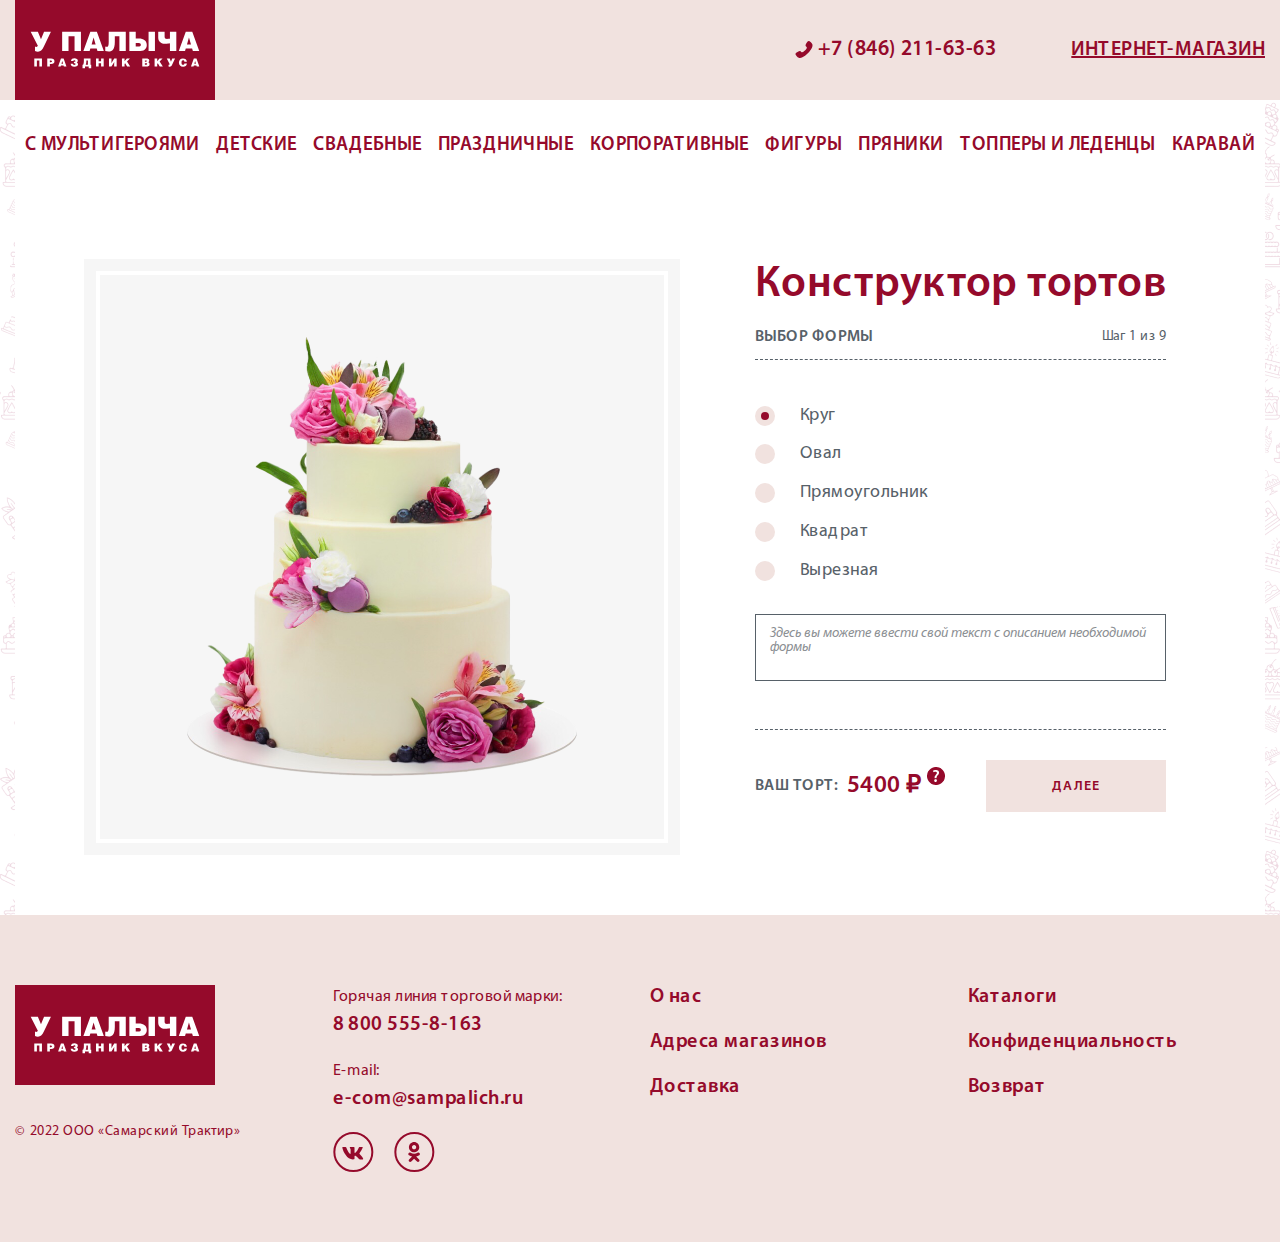
==== tort.html @ 0004d5a7 "add constructor html" ====
<!DOCTYPE html>
<html lang="ru">
<head>
    <meta charset="UTF-8">
    <meta name="viewport" content="width=device-width, initial-scale=1.0">
    <title>Tort</title>
    <link rel="stylesheet" href="css/libs/swiper-bundle.min.css">
    <link rel="stylesheet" href="css/main.css">
</head>
<body>
    <div class="layout layout-bg">
        <header class="header">
            <div class="header__top">
                <div class="container header__top-wrap">
                    <a href="/" class="logo header__logo">
                        <img src="img/logo.svg" alt="">
                    </a>
                    <div class="header__info">
                        <a href="tel:+78462116363" class="header__tel tel">
                            <img src="img/tel.svg" alt="">
                            <span>+7 (846) 211-63-63</span>
                        </a>
                        <a target="_blank" href="https://palich.ru/" class="header__link">ИНТЕРНЕТ-МАГАЗИН</a>
                    </div>
                    <button class="header__mob-triger btn-reset">
                        <span></span>
                        <span></span>
                        <span></span>
                    </button>
                </div>
            </div>
            <div class="header__down">
                <div class="container">
                    <nav class="header-nav">
                        <button class="header-nav__close btn-reset">
                            <img src="img/close.svg" alt="">
                        </button>
                        <ul class="header-nav__list list-reset">
                            <li class="header-nav__item">
                                <a href="#" class="header-nav__link">С МУЛЬТИГЕРОЯМИ</a>
                            </li>
                            <li class="header-nav__item">
                                <a href="#" class="header-nav__link">ДЕТСКИЕ</a>
                            </li>
                            <li class="header-nav__item">
                                <a href="#" class="header-nav__link">СВАДЕБНЫЕ</a>
                            </li>
                            <li class="header-nav__item">
                                <a href="#" class="header-nav__link">ПРАЗДНИЧНЫЕ</a>
                            </li>
                            <li class="header-nav__item">
                                <a href="#" class="header-nav__link">КОРПОРАТИВНЫЕ</a>
                            </li>
                            <li class="header-nav__item">
                                <a href="#" class="header-nav__link">ФИГУРЫ</a>
                            </li>
                            <li class="header-nav__item">
                                <a href="#" class="header-nav__link">ПРЯНИКИ</a>
                            </li>
                            <li class="header-nav__item">
                                <a href="#" class="header-nav__link">ТОППЕРЫ И ЛЕДЕНЦЫ</a>
                            </li>
                            <li class="header-nav__item">
                                <a href="#" class="header-nav__link">КАРАВАЙ</a>
                            </li>
                        </ul>
                    </nav>
                </div>
            </div>
        </header>

        <main class="main">
            <div class="container">
                <div class="constructor">
                    <div class="constructor__img">
                        <img src="./img/constructo-tort-1.png" alt="">
                    </div>

                    <div class="constructor__action">
                        <div class="constructor__header">
                            <div class="constructor__title">Конструктор тортов</div>
                            <div class="constructor__step">
                                <div class="constructor__step-title">Выбор формы</div>
                                <div class="constructor__step-count">Шаг 1 из 9</div>
                            </div>
                        </div>

                        <div class="constructor__body">
                            <div class="group">
                                <div class="radio">
                                    <input type="radio" name="figure" id="radio1" checked class="radio__input hidden">
                                    <label for="radio1" class="radio__label">Круг</label>
                                </div>
                                <div class="radio">
                                    <input type="radio" name="figure" id="radio2" class="radio__input hidden">
                                    <label for="radio2" class="radio__label">Овал</label>
                                </div>
                                <div class="radio">
                                    <input type="radio" name="figure" id="radio3" class="radio__input hidden">
                                    <label for="radio3" class="radio__label">Прямоугольник</label>
                                </div>
                                <div class="radio">
                                    <input type="radio" name="figure" id="radio4" class="radio__input hidden">
                                    <label for="radio4" class="radio__label">Квадрат</label>
                                </div>
                                <div class="radio">
                                    <input type="radio" name="figure" id="radio5" class="radio__input hidden">
                                    <label for="radio5" class="radio__label">Вырезная</label>
                                </div>
                            </div>
                            
                            <div class="group">
                                <div class="textarea">
                                    <label for="textarea1" class="textarea__label hidden">Здесь вы можете ввести свой текст с описанием необходимой формы</label>
                                    <textarea name="textarea1" id="" class="textarea__input" placeholder="Здесь вы можете ввести свой текст с описанием необходимой формы"></textarea>
                                </div>
                            </div>
                        </div>

                        <div class="constructor__footer">
                            <div class="constructor__price total-price">
                                <div class="total-price__label">Ваш торт:</div>
                                <div class="total-price__num">
                                    5400 ₽
                                    <div class="total-price__info" title="Информация про цену!">
                                        <img src="./img/icon-info.png" alt="">
                                    </div>
                                </div>
                            </div>
                            <button class="btn btn-reset constructor__btn">Далее</button>
                        </div>
                    </div>
                </div>
            </div>
        </main>
        
        <footer class="footer">
            <div class="container footer__inner">
                <div class="footer__left">
                    <a href="/" class="logo footer__logo">
                        <img src="img/logo.svg" alt="">
                    </a>
                    <div class="footer__copyright">© 2022 ООО «Самарский Трактир»</div>
                </div>

                <div class="footer__info">
                    <div class="footer__info-item">
                        <div class="footer__descr">Горячая линия торговой марки:</div>
                        <a href="tel:88005558163" class="footer__link">8 800 555-8-163</a>
                    </div>
                    <div class="footer__info-item">
                        <div class="footer__descr">E-mail:</div>
                        <a href="mailto:e-com@sampalich.ru" class="footer__link">e-com@sampalich.ru</a>
                    </div>
                    <div class="social footer__social">
                        <a href="#" class="social__item">
                            <img src="img/vk.svg" alt="">
                        </a>
                        <a href="#" class="social__item">
                            <img src="img/ok.svg" alt="">
                        </a>
                    </div>
                </div>

                <div class="footer__nav">
                    <a href="#" class="footer__link">О нас</a>
                    <a href="#" class="footer__link">Адреса магазинов</a>
                    <a href="#" class="footer__link">Доставка</a>
                </div>

                <div class="footer__nav">
                    <a href="#" class="footer__link">Каталоги</a>
                    <a href="#" class="footer__link">Конфиденциальность</a>
                    <a href="#" class="footer__link">Возврат</a>
                </div>
            </div>
        </footer>
    </div>
    <script src="js/libs/swiper-bundle.min.js"></script>
    <script src="js/main.js"></script>
</body>
</html>
---- css/main.css ----
@import url(../css/bootstrap-reboot.min.css);
@import url(../css/font.css);

:root {
    --main-color: #950a2b;
    --purple-color: #f1e2df;
    --gray-color: #576169;
    --light-gray-color: #F6F6F6;
    --black-color: #000000;
    --container-padding: 15px;
    --transition: .2s ease-in-out;
}

body {
    font: 400 24px / 1.2 "Myriad Pro", sans-serif;
    letter-spacing: 0.02em;
    color: var(--black-color);
}

html,
body,
.layout {
    min-height: 100vh;
    width: 100%;
}

img {
    max-width: 100%;
}

a {
    color: var(--main-color);
    transition: all var(--transition);
}

a:hover {
    color: #c30838;
}

.hidden {
    position: absolute;
    width: 1px;
    height: 1px;
    margin: -1px;
    border: 0;
    padding: 0;
    white-space: nowrap;
    clip-path: inset(100%);
    clip: rect(0 0 0 0);
    overflow: hidden;
}

.btn-reset {
    border: none;
    background: none;
    outline: none;
    padding: 0;
}

.btn {
    display: inline-block;
    max-width: 210px;
    width: 100%;
    background-color: var(--purple-color);
    font: 600 22px / 1.13 "Myriad Pro", normal;
    text-align: center;
    display: flex;
    align-items: center;
    justify-content: center;
    padding: 10px 20px;
    color: var(--main-color);
    text-decoration: none;
    min-height: 60px;
    transition: all ease .3s;
}

.btn:hover {
    color: #ffffff;
    background-color: var(--main-color);
}

.layout {
    display: flex;
    flex-direction: column;
    overflow: hidden;
    position: relative;
}

.layout-bg {
    background: url(../img/layout-bg.png);
}

.container {
    max-width: calc(1622px + var(--container-padding) * 2);
    width: 100%;
    margin: 0 auto;
    padding-inline: var(--container-padding);
}

.list-reset {
    list-style: none;
    padding: 0;
    margin: 0;
}

.footer {
    margin-top: auto;
}

.header__top {
    background-color: var(--purple-color);
    min-height: 100px;
}

.header__top-wrap {
    display: flex;
    align-items: center;
    justify-content: space-between;
}

.logo {
    background-color: var(--main-color);
    width: 200px;
    height: 100px;
    display: flex;
    align-items: center;
    justify-content: center;
}

.header__info {
    display: flex;
    align-items: center;
    column-gap: 75px;
}

.header__tel {
    display: flex;
    align-items: center;
    column-gap: 5px;
    font: 600 21px / 1.19 "Myriad Pro", normal;
    color: var(--main-color);
    text-decoration: none;
}

.header__link {
    font: 600 20px / 1.25 "Myriad Pro", normal;
    color: var(--main-color);
}

.header-nav {
    background-color: #ffffff;
    padding: 30px 10px 40px;
}

.header-nav__list {
    display: flex;
    align-items: center;
    justify-content: space-between;
    column-gap: 10px;
}

.header-nav__link {
    font: 600 clamp(16px, 1.5vw, 19px) / 1.31 "Myriad Pro", normal;
    color: var(--main-color);
    text-decoration: none;
}

.footer {
    padding: 70px 0;
    background-color: var(--purple-color);
}

.footer__copyright {
    font: 400 14px / 1.78 "Myriad Pro", normal;
    color: var(--main-color);
    margin-top: 35px;
}

.footer__inner {
    display: grid;
    grid-template-columns: repeat(4, 1fr);
    gap: 20px;
}

.footer__descr {
    font: 400 16px / 1.56 "Myriad Pro", normal;
    color: var(--main-color);
}

.footer__link {
    font: 600 20px / 1.25 "Myriad Pro", normal;
    color: var(--main-color);
    text-decoration: none;
}

.footer__info-item:not(:first-child) {
    margin-top: 20px;
}

.footer__nav {
    display: flex;
    flex-direction: column;
    row-gap: 20px;
}

.social {
    display: flex;
    align-items: center;
    column-gap: 20px;
}

.social__item:hover {
    opacity: .75;
}

.footer__social {
    margin-top: 20px;
}

.header__mob-triger {
    display: none;
    flex-direction: column;
    row-gap: 5px;
}

.header__mob-triger span {
    width: 25px;
    height: 2px;
    background-color: var(--main-color);
    border-radius: 3px;
}

.header-nav.open {
    opacity: 1;
    visibility: visible;
    top: 0;
    z-index: 100;
}

.header-nav__close {
    display: none;
}

.header-nav__close img {
    width: 25px;
}

.hero {
    padding-top: 40px;
    padding-bottom: 30px;
    background-image: url(../img/main-bg.png);
    background-size: 100% 100%;
    background-repeat: repeat-x;
}

.hero__item {
    display: flex;
    align-items: center;
    justify-content: center;
    gap: 20px;
}

.hero__title {
    font: 600 40px / 1.1 "Myriad Pro", normal;
    color: var(--main-color);
    margin-bottom: 10px;
}

.hero__text {
    font: 400 22px / 1.2 "Myriad Pro", normal;
    letter-spacing: 0.02em;
    color: var(--black-color);
    margin-bottom: 30px;
    max-width: 230px;
}

.hero__img {
    flex-shrink: 0;
}

.about {
    padding: 160px 0;
}

.about__inner {
    display: grid;
    grid-template-columns: repeat(2, 1fr);
    gap: 50px;
}

.title {
    font: 600 50px / 1.1 "Myriad Pro", normal;
    letter-spacing: 0.02em;
    color: var(--main-color);
    margin-bottom: 30px;
}

.about__img {
    text-align: center;
}

.constructor {
    background-color: #ffffff;
    padding: 60px 34px;
    display: flex;
    justify-content: center;
    gap: 30px 75px;
}

.constructor__img {
    position: relative;
    background-color: var(--light-gray-color);
    max-width: 596px;
    width: 100%;
    aspect-ratio: 1;
    display: flex;
    align-items: center;
    justify-content: center;
}

.constructor__img::before {
    content: '';
    position: absolute;
    left: 12px;
    top: 12px;
    right: 12px;
    bottom: 12px;
    border: 4px solid #fff;
}

.constructor__title {
    font: 600 44px / 1.2 "Myriad Pro", normal;
    color: var(--main-color);
    margin-bottom: 18px;
}

.constructor__step-title {
    font: 600 16px / 0.875 "Myriad Pro", normal;
    text-transform: uppercase;
    color: var(--gray-color);
}

.constructor__step-count {
    font: 400 14px / 1 "Myriad Pro", normal;
    text-align: right;
    color: var(--gray-color);
}

.constructor__step {
    display: flex;
    align-items: center;
    justify-content: space-between;
}

.constructor__action {
    padding-right: 90px;
}

.constructor__header {
    padding-bottom: 15px;
    border-bottom: 1px dashed var(--gray-color);
}

.constructor__body {
    padding: 40px 0;
}

.group {
    display: flex;
    flex-direction: column;
    row-gap: 10px;
}

.group:not(:last-child) {
    margin-bottom: 30px;
}

.radio__label {
    position: relative;
    padding-left: 45px;
    font: 400 18px / 1 "Myriad Pro", normal;
    color: var(--gray-color);
    cursor: pointer;
}

.radio__label:before {
    content: '';
    position: absolute;
    left: 0;
    top: 50%;
    transform: translateY(-50%);
    width: 20px;
    height: 20px;
    background-color: var(--purple-color);
    border-radius: 100%;
}

.radio__input:checked + .radio__label::after {
    content: '';
    position: absolute;
    left: 6px;
    top: 50%;
    transform: translateY(-50%);
    width: 8px;
    height: 8px;
    background-color: var(--main-color);
    border-radius: 100%;
}

.textarea__input {
    border: 1px solid var(--gray-color);
    width: 100%;
    min-height: 67px;
    resize: none;
    padding: 12px 14px;
    font: 400 14px / 1 "Myriad Pro", normal;
}

.textarea__input::placeholder {
    font: italic 400 14px / 1 "Myriad Pro", normal;
    color: #8a8e92;
}

.constructor__footer {
    padding-top: 30px;
    border-top: 1px dashed var(--gray-color);
    display: flex;
    gap: 20px;
    align-items: center;
    justify-content: space-between;
}

.total-price {
    display: flex;
    align-items: center;
    gap: 9px;
    flex-wrap: wrap;
}

.total-price__label {
    font: 600 16px / 0.875 "Myriad Pro", normal;
    text-transform: uppercase;
    color: var(--gray-color);
}

.total-price__num {
    font: 600 24px / 1.2 "Myriad Pro", normal;
    text-transform: uppercase;
    color: var(--main-color);
    flex-shrink: 0;
}

.total-price__info {
    cursor: pointer;
    position: relative;
    top: -10px;
    display: inline-block;
}

.constructor__btn {
    max-width: 180px;
    min-height: 52px;
    letter-spacing: 0.1em;
    text-transform: uppercase;
    font-size: 14px;
}

@media (max-width: 1500px) {
    .hero__img {
        max-width: 300px;
    }
}

@media (max-width: 1300px) {
    .constructor__action {
        padding-right: 30px;
    }
}

@media (max-width: 1199px) {
    .header-nav {
        opacity: 0;
        visibility: hidden;
        position: fixed;
        top: -500px;
        right: 0;
        left: 0;
        background-color: var(--purple-color);
        padding: 30px 20px 10px;
        border-radius: 0 0 20px 20px;
        transition: all .4s ease;
    }

    .header-nav__close {
        display: inline-block;
        position: absolute;
        right: 5px;
        top: 5px;
    }

    .header-nav__list {
        flex-direction: column;
        align-items: flex-start;
    }

    .header__mob-triger {
        display: flex;
    }

    .header__info {
        gap: 20px;
    }

    .hero__img {
        max-width: 250px;
    }

    .about {
        padding: 60px 0;
    }

    .about__inner {
        grid-template-columns: 1fr;
    }

    .constructor {
        gap: 30px;
    }
}

@media (max-width: 991px) {
    .footer__inner {
        grid-template-columns: repeat(2, 1fr);
    }

    .hero {
        background-size: cover;
    }

    .hero__text {
        max-width: 100%;
    }

    .hero__img {
        max-width: 400px;
    }

    .constructor {
        flex-direction: column;
    }

    .constructor__img {
        margin: 0 auto;
    }

    .constructor__action {
        padding-right: 0;
    }
}

@media (max-width: 767px) {
    .header__top-wrap,
    .header__info {
        flex-direction: column;
    }

    .header__top-wrap {
        padding-bottom: 20px;
        gap: 20px;
    }

    .header__mob-triger {
        position: absolute;
        right: 20px;
        top: 20px;
    }

    .hero__item {
        flex-direction: column;
    }

    .hero__info {
        text-align: center;
    }

    .hero__btn {
        margin: 0 auto;
    }

    .constructor__title {
        font-size: 36px;
    }

    .constructor__img img {
        max-width: 80%;
    }
}

@media (max-width: 576px) {
    .footer__inner {
        grid-template-columns: 290px;
        justify-content: center;
    }
    
    .constructor__footer {
        flex-direction: column;
    }
}
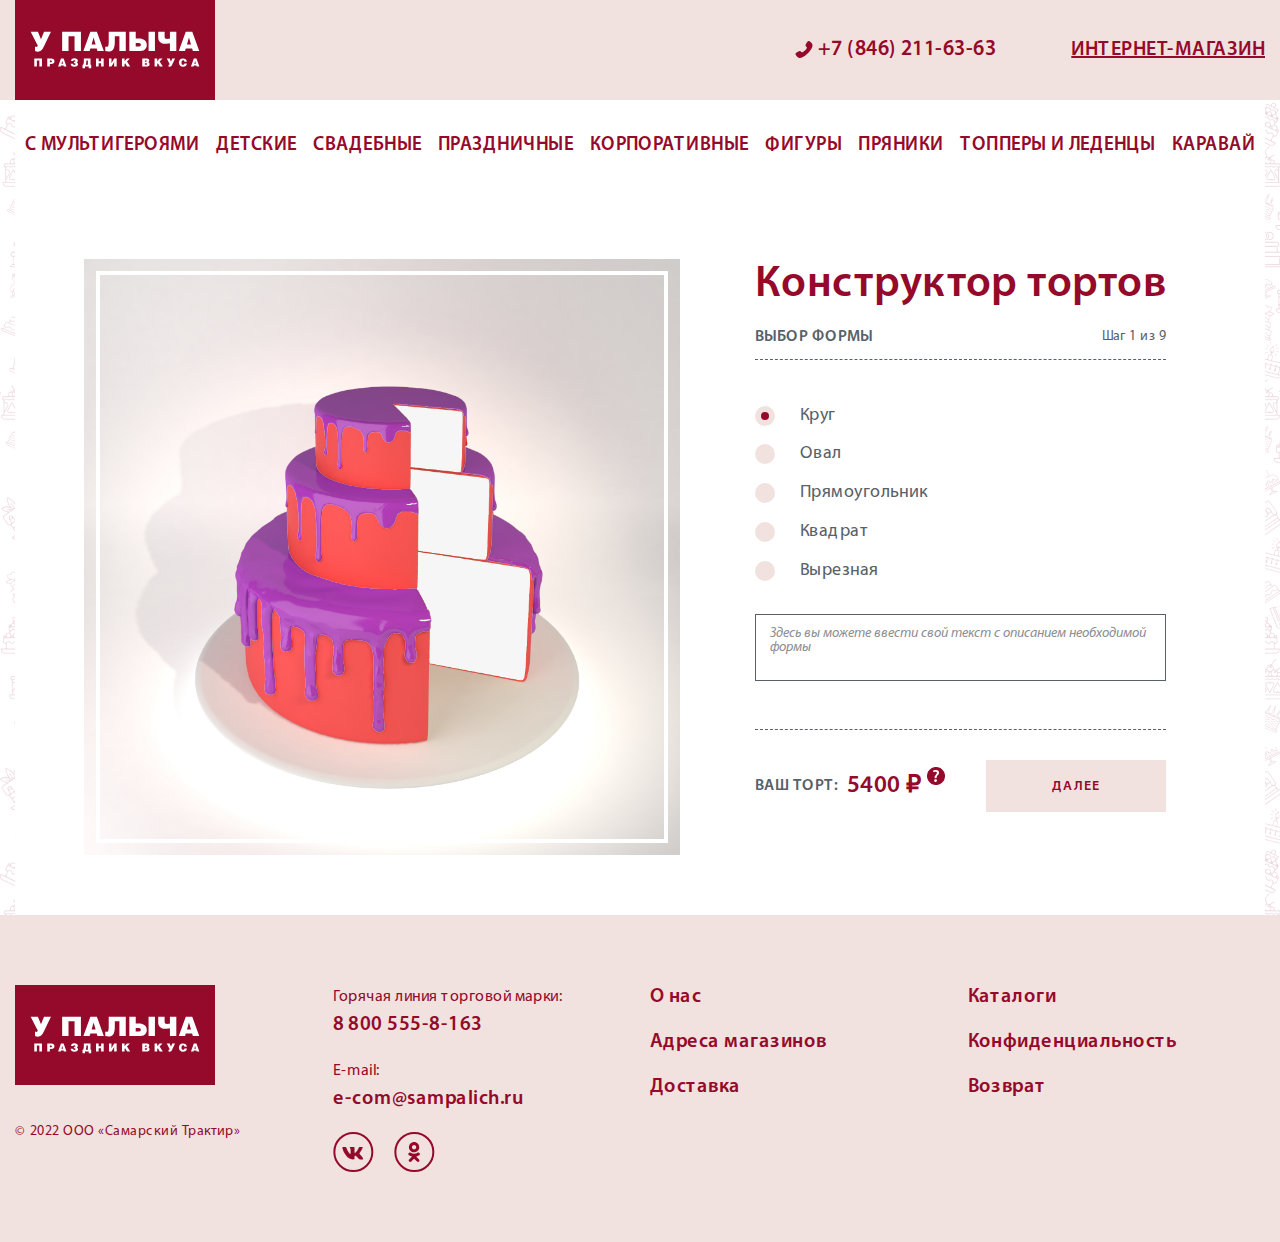
==== commit 2e0d1902: "test mastica" ====
--- a/tort.html
+++ b/tort.html
@@ -73,7 +73,9 @@
             <div class="container">
                 <div class="constructor">
                     <div class="constructor__img">
-                        <img src="./img/constructo-tort-1.png" alt="">
+                        <img src="./img/C_3_tarelka.png" alt="">
+                        <img src="./img/C_3_med_mas7_gl7.png" alt="">
+                        <img src="./img/C_3_gl5.png" alt="">
                     </div>
 
                     <div class="constructor__action">
--- a/css/main.css
+++ b/css/main.css
@@ -318,8 +318,16 @@
     justify-content: center;
 }
 
+.constructor__img img {
+    position: absolute;
+    top: 50%;
+    left: 50%;
+    transform: translate(-50%, -50%);
+}
+
 .constructor__img::before {
     content: '';
+    z-index: 10;
     position: absolute;
     left: 12px;
     top: 12px;
